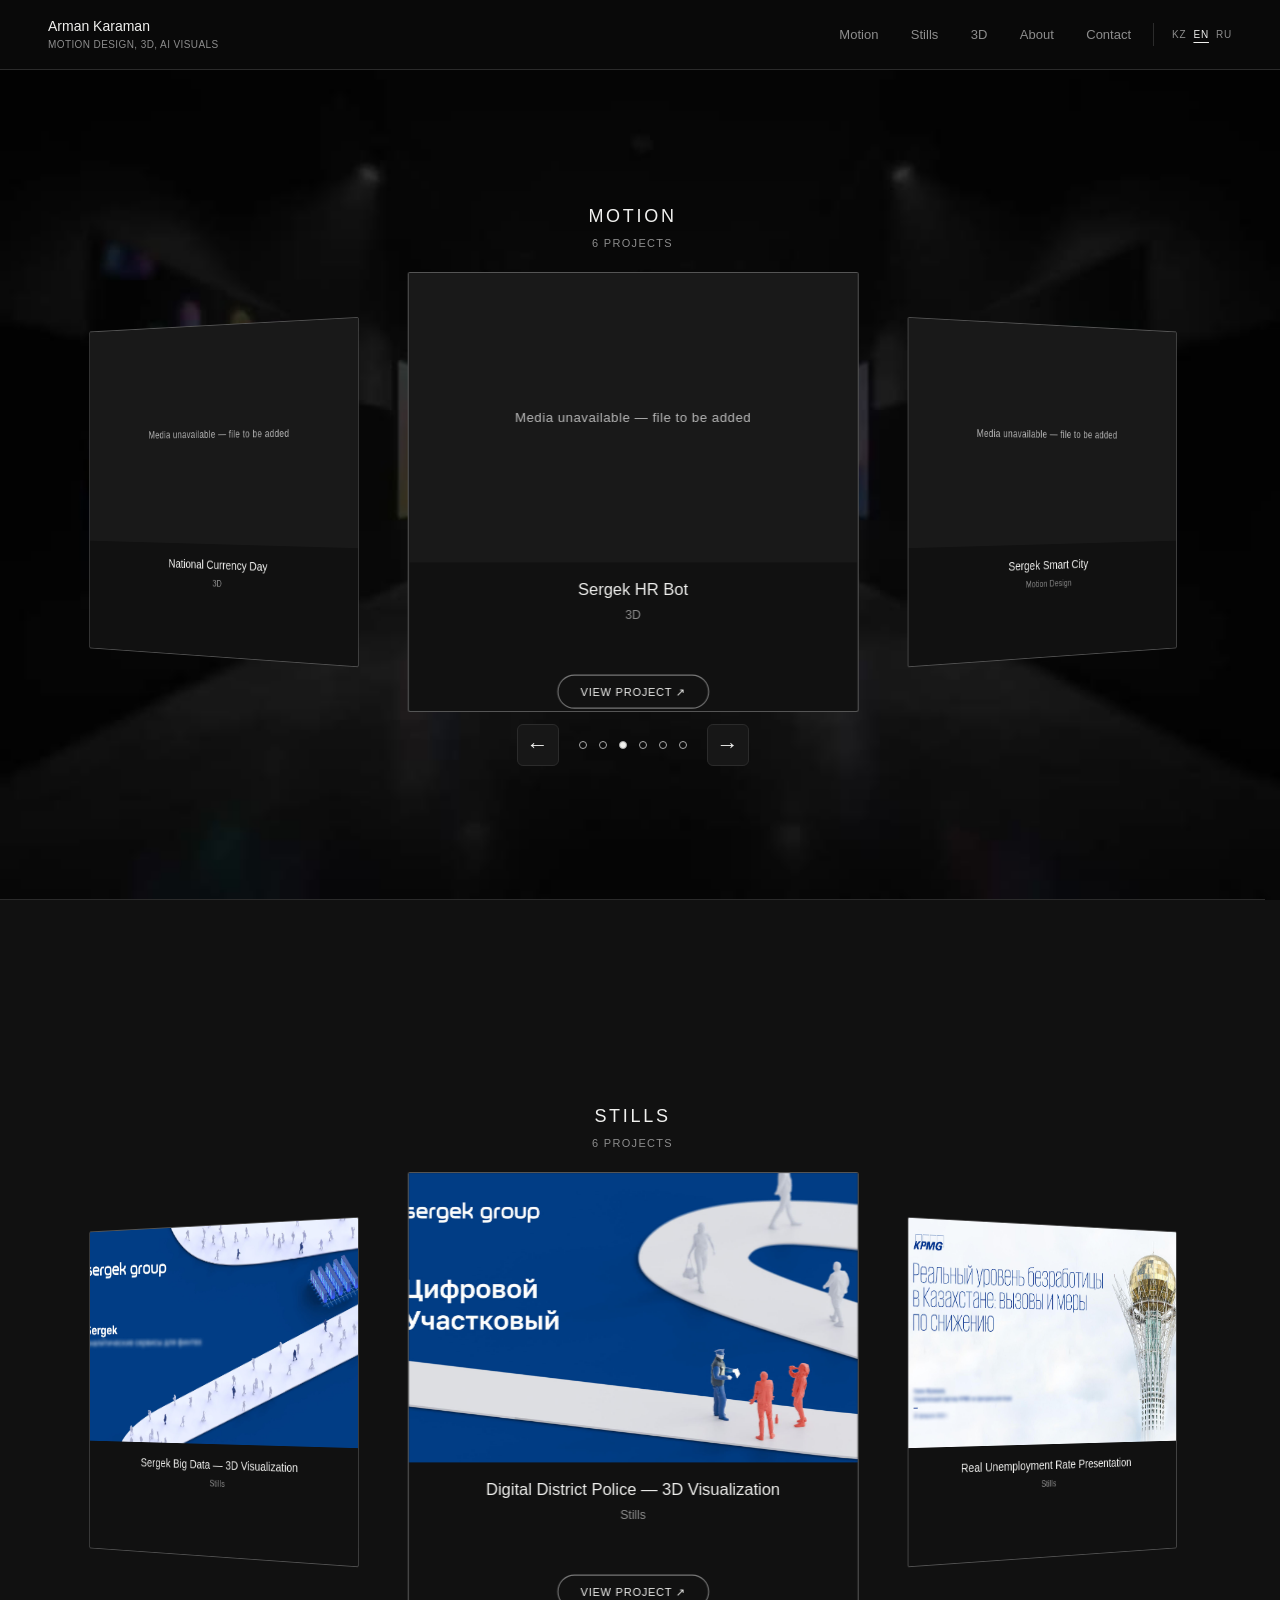
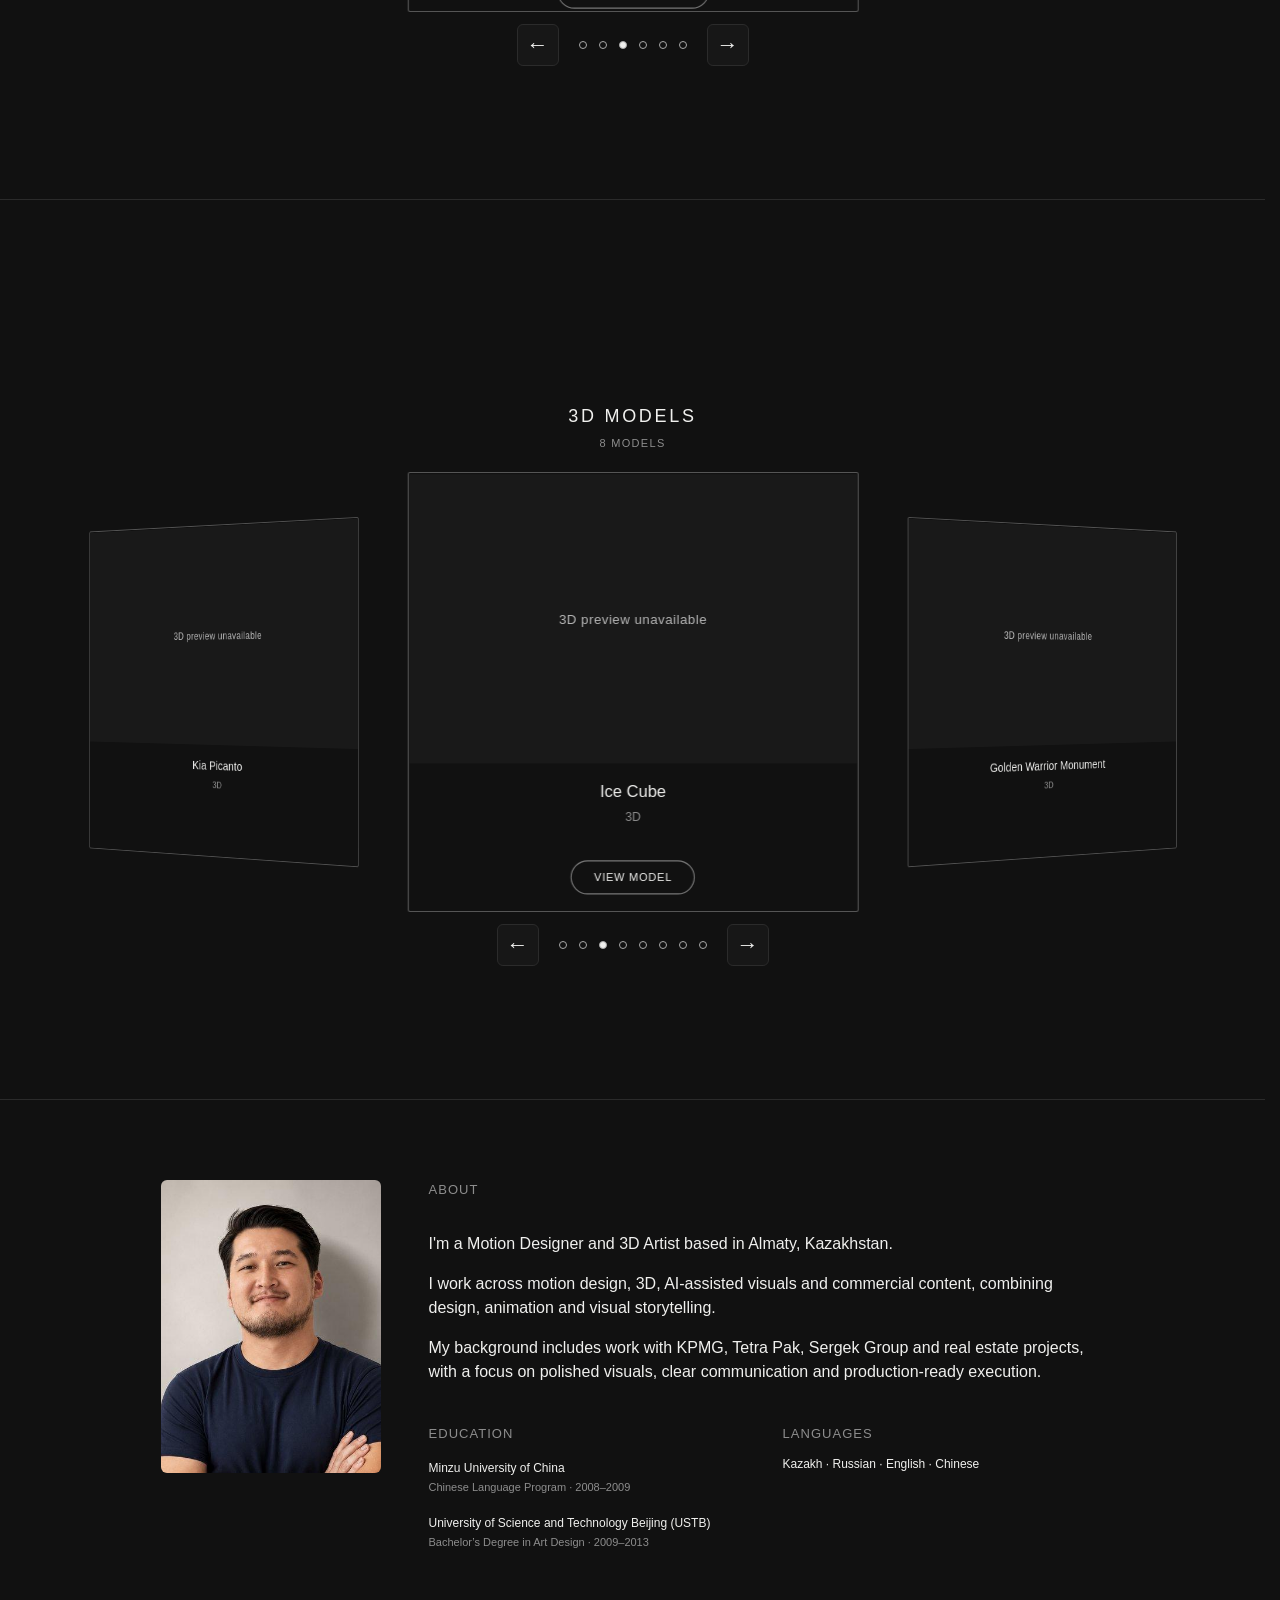
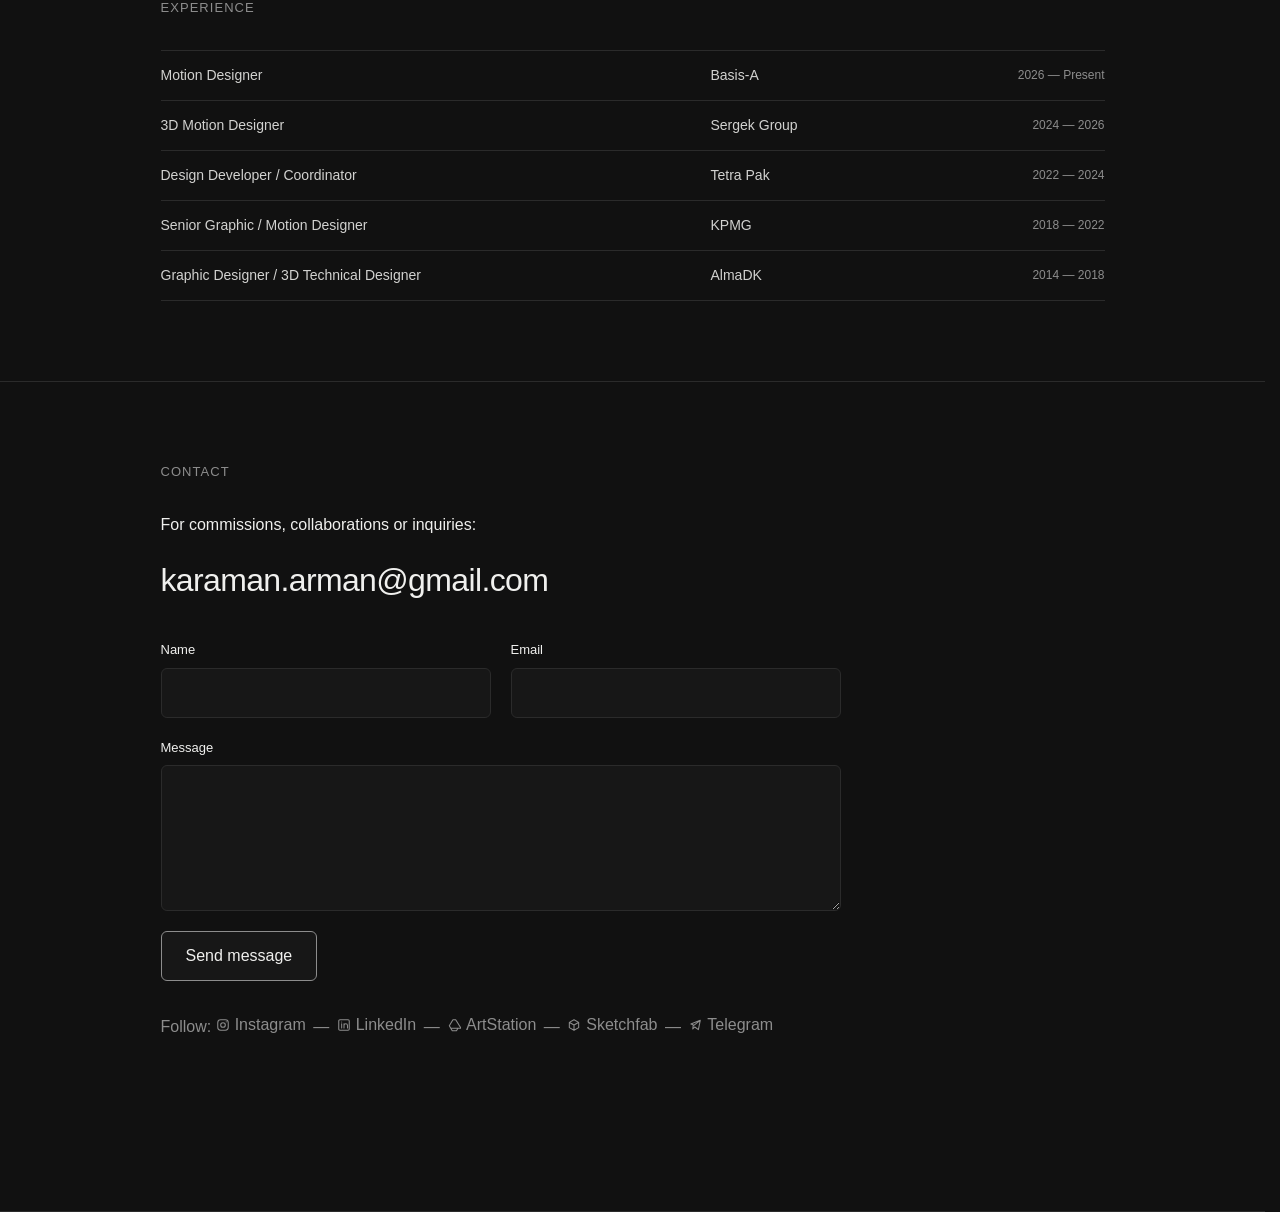
==== index.html @ 7676c950 "text update translate" ====
<!doctype html>
<html lang="en">
<head>
  <meta charset="utf-8" />
  <meta name="viewport" content="width=device-width,initial-scale=1" />
  <meta name="description" content="Motion design, 3D and AI visuals by Arman Karaman. Selected projects, interactive 3D models and contact information.">
  <title data-i18n="pageTitle">Arman Karaman — Motion Designer • 3D • AI Visuals</title>
  <link rel="icon" href="/favicon.svg?v=20260909" type="image/svg+xml">
  <link rel="preload" as="image" href="assets/previews/hero.jpg" fetchpriority="high">
  <link rel="stylesheet" href="style.css?v=20260908-about-type">
  <link rel="canonical" href="https://armankaraman.com/">
  <meta property="og:title" content="Arman Karaman — Motion Designer · 3D · AI Visuals">
  <meta property="og:description" content="Portfolio of Arman Karaman — motion design, 3D and AI visuals.">
  <meta property="og:image" content="https://armankaraman.com/assets/about.jpg">
  <meta property="og:image:alt" content="Portrait of Arman Karaman">
  <meta property="og:url" content="https://armankaraman.com/">
  <meta property="og:type" content="website">
  <meta name="twitter:card" content="summary_large_image">
  <meta name="twitter:title" content="Arman Karaman — Motion Designer · 3D · AI Visuals">
  <meta name="twitter:description" content="Portfolio of Arman Karaman — motion design, 3D and AI visuals.">
  <meta name="twitter:image" content="https://armankaraman.com/assets/about.jpg">
  <meta name="twitter:image:alt" content="Portrait of Arman Karaman">
</head>
<body id="top">
  <div class="site-video-background" aria-hidden="true">
    <video id="background-video" src="assets/hero.mp4" data-src="assets/hero.mp4" poster="assets/previews/hero.jpg" muted playsinline preload="metadata" tabindex="-1"></video>
  </div>
  <header class="site-header">
    <div class="inner">
      <div class="brand-lockup">
        <a class="brand" href="#top" aria-label="Arman Karaman — back to top" data-i18n-aria-label="brandBackTop">Arman Karaman</a>
        <span class="brand-tagline" data-i18n="brandTagline">Motion design, 3D, AI Visuals</span>
      </div>
      <div class="header-actions">
        <nav class="nav">
          <a href="#work" data-i18n="navMotion">Motion</a>
          <a href="#stills" data-i18n="navStills">Stills</a>
          <a href="#3d" data-i18n="nav3d">3D</a>
          <a href="#about" data-i18n="navAbout">About</a>
          <a href="#contact" data-i18n="navContact">Contact</a>
        </nav>
        <div class="lang-switcher" role="group" aria-label="Language" data-i18n-aria-label="languageSelector">
          <button type="button" data-lang="kz" aria-pressed="false">KZ</button>
          <button type="button" data-lang="en" aria-pressed="true">EN</button>
          <button type="button" data-lang="ru" aria-pressed="false">RU</button>
        </div>
      </div>
    </div>
  </header>

  <main>
    <section id="work" class="section scroll-gallery" aria-label="Motion projects" data-i18n-aria-label="motionProjectsLabel">
      <div class="gallery-sticky">
        <div class="container gallery-heading"><h2 data-i18n="motionHeading"></h2><p></p></div>
        <div class="perspective-stage" id="projects"></div>
        <div class="gallery-footer container"></div>
      </div>
    </section>

    <section id="stills" class="section scroll-gallery" aria-label="Static projects" data-i18n-aria-label="staticProjectsLabel">
      <div class="gallery-sticky">
        <div class="container gallery-heading"><h2 data-i18n="stillsHeading"></h2><p></p></div>
        <div class="perspective-stage" id="static-projects"></div>
        <div class="gallery-footer container"></div>
      </div>
    </section>

    <section id="3d" class="section scroll-gallery" aria-label="3D models" data-i18n-aria-label="modelsLabel">
      <div class="gallery-sticky">
        <div class="container gallery-heading"><h2 data-i18n="modelsHeading"></h2><p></p></div>
        <div class="perspective-stage" id="three-d-projects"></div>
        <div class="gallery-footer container"></div>
      </div>
    </section>

    <section id="about" class="section">
      <div class="container narrow about-layout">
        <img class="about-portrait" src="assets/about.jpg" alt="Arman Karaman" loading="lazy" decoding="async">
        <div class="about-copy">
          <h2 data-i18n="aboutHeading">About</h2>
          <p data-i18n="aboutP1">I'm a Motion Designer and 3D Artist based in Almaty, Kazakhstan.</p>

          <p data-i18n="aboutP2">I work across motion design, 3D, AI-assisted visuals and commercial content, combining design, animation and visual storytelling.</p>

          <p data-i18n="aboutP3">My background includes work with KPMG, Tetra Pak, Sergek Group and real estate projects, with a focus on polished visuals, clear communication and production-ready execution.</p>

          <div class="about-details">
            <div>
              <h2 data-i18n="education">Education</h2>
              <p><span data-i18n="educationMinzuSchool">Minzu University of China</span><span data-i18n="educationMinzuProgram" style="display: block;">Chinese Language Program · 2008–2009</span></p>
              <p style="margin-top: 14px;"><span data-i18n="educationSchool">University of Science and Technology Beijing (USTB)</span><span data-i18n="educationDegree" style="display: block;">Bachelor’s Degree in Art Design · 2009–2013</span></p>
            </div>
            <div>
              <h2 data-i18n="languages">Languages</h2>
              <p data-i18n="languagesList">Kazakh &middot; Russian &middot; English &middot; Chinese</p>
            </div>
          </div>
        </div>
      </div>

    <div id="experience" class="experience-block">
      <div class="container narrow">
        <h2 data-i18n="experience">Experience</h2>
        <ul class="timeline">
          <li><strong data-i18n="roleMotion">Motion Designer</strong><span class="timeline-company">Basis-A</span><span class="muted-small">2026 — <span data-i18n="present">Present</span></span></li>
          <li><strong data-i18n="role3dMotion">3D Motion Designer</strong><span class="timeline-company">Sergek Group</span><span class="muted-small">2024 — 2026</span></li>
          <li><strong data-i18n="roleDesignDev">Design Developer / Coordinator</strong><span class="timeline-company">Tetra Pak</span><span class="muted-small">2022 — 2024</span></li>
          <li><strong data-i18n="roleSenior">Senior Graphic / Motion Designer</strong><span class="timeline-company">KPMG</span><span class="muted-small">2018 — 2022</span></li>
          <li><strong data-i18n="roleGraphic3d">Graphic Designer / 3D Technical Designer</strong><span class="timeline-company">AlmaDK</span><span class="muted-small">2014 — 2018</span></li>
        </ul>
      </div>
    </div>
    </section>

    <section id="contact" class="section contact">
      <div class="container narrow">
        <h2 data-i18n="contact">Contact</h2>
        <p data-i18n="contactIntro">For commissions, collaborations or inquiries:</p>
        <p><a class="email" href="mailto:karaman.arman@gmail.com">karaman.arman@gmail.com</a></p>
        <form class="contact-form" action="https://formsubmit.co/karaman.arman@gmail.com" method="POST">
          <input type="hidden" name="_subject" value="New portfolio inquiry" data-i18n-value="inquirySubject">
          <input type="hidden" name="_template" value="table">
          <input type="text" name="_honey" class="contact-honey" tabindex="-1" autocomplete="off" aria-hidden="true">
          <div class="contact-fields">
            <label for="contact-name"><span data-i18n="name">Name</span>
              <input id="contact-name" name="name" autocomplete="name" required maxlength="100">
            </label>
            <label for="contact-email"><span data-i18n="email">Email</span>
              <input id="contact-email" type="email" name="email" autocomplete="email" required maxlength="254">
            </label>
          </div>
          <label for="contact-message"><span data-i18n="message">Message</span>
            <textarea id="contact-message" name="message" rows="5" required maxlength="10000"></textarea>
          </label>
          <button type="submit" data-i18n="send">Send message</button>
        </form>
        <p class="muted social-links"><span data-i18n="follow">Follow:</span>
          <a href="https://www.instagram.com/karaman.arman/" target="_blank" rel="noopener"><svg viewBox="0 0 24 24" aria-hidden="true"><rect x="3" y="3" width="18" height="18" rx="5"></rect><circle cx="12" cy="12" r="4"></circle><circle cx="17.5" cy="6.5" r="1" class="social-icon-fill"></circle></svg><span>Instagram</span></a>
          <span class="social-separator" aria-hidden="true">—</span> <a href="https://www.linkedin.com/in/arman-karaman/" target="_blank" rel="noopener"><svg viewBox="0 0 24 24" aria-hidden="true"><rect x="3" y="3" width="18" height="18" rx="2"></rect><path d="M8 10v7m0-10v.01M12 17v-4a3 3 0 0 1 6 0v4m-6-7v7"></path></svg><span>LinkedIn</span></a>
          <span class="social-separator" aria-hidden="true">—</span> <a href="https://www.artstation.com/qaramanarman" target="_blank" rel="noopener"><svg viewBox="0 0 24 24" aria-hidden="true"><path d="M6.4 17.5 4 13.4 10.2 3h4.7l9.1 14.5h-5.1M6.4 17.5h12.5L16.2 22H9z"></path></svg><span>ArtStation</span></a>
          <span class="social-separator" aria-hidden="true">—</span> <a href="https://sketchfab.com/karaman.arman" target="_blank" rel="noopener"><svg viewBox="0 0 24 24" aria-hidden="true"><path d="m12 3 8 4.5v9L12 21l-8-4.5v-9zM4.3 7.7 12 12l7.7-4.3M12 12v9"></path></svg><span>Sketchfab</span></a>
          <span class="social-separator" aria-hidden="true">—</span> <a href="https://t.me/KaramanArman" target="_blank" rel="noopener"><svg viewBox="0 0 24 24" aria-hidden="true"><path d="m21 4-3.2 16-6.1-4.6-3.5 3.4.6-5.3L21 4ZM8.8 13.5 21 4 5 10.2l3.8 1.4Z"></path></svg><span>Telegram</span></a>
        </p>
      </div>
    </section>
  </main>

  <div id="lightbox" class="lightbox" aria-hidden="true" role="dialog" aria-modal="true" aria-labelledby="project-dialog-title" inert>
    <button class="close" aria-label="Close" data-i18n-aria-label="close">✕</button>
    <div class="lightbox-content">
      <div class="lightbox-media"></div>
      <aside class="lightbox-info">
        <p class="lightbox-category"></p>
        <h2 class="lightbox-title" id="project-dialog-title"></h2>
        <p class="lightbox-year"></p>
        <p class="lightbox-description"></p>
        <a class="lightbox-link" target="_blank" rel="noopener" data-i18n="openProject">View project</a>
      </aside>
    </div>
  </div>

  <script defer src="projects.js?v=20260909-descriptions"></script>
  <script defer src="static-projects.js?v=20260909-descriptions"></script>
  <script defer src="3d-projects.js"></script>
  <script defer src="media-variants.js"></script>
  <script defer src="localization.js?v=20260909-project-copy"></script>
  <script defer src="script.js?v=20260908-project-source"></script>
  <script defer src="background-video.js?v=20260908-mobile-scrub-load"></script>
</body>
</html>
---- style.css ----
:root { --bg: #111111; --panel: #171717; --line: #2b2b2b; --muted: #8d8d8d; --accent: #9cc9ff; --text: #f0f0ee; --radius: 6px; }
* { box-sizing: border-box; }
html, body { height: 100%; }
html { background: var(--bg); }
body { margin: 0px; font-family: Inter, "Helvetica Neue", Helvetica, Arial, sans-serif; font-weight: 400; background: var(--bg); color: var(--text); -webkit-font-smoothing: antialiased; line-height: 1.5; }
.inner { max-width: 1320px; margin: 0px auto; padding: 0px 48px; display: flex; align-items: center; justify-content: space-between; }
.site-header { position: fixed; top: 0px; left: 0px; width: 100%; border-bottom: 1px solid var(--line); background: rgb(9, 9, 9); z-index: 20; }
.brand-lockup { display: flex; flex-direction: column; align-items: flex-start; justify-content: center; padding: 18px 0px; }
.brand { display: inline-block; color: var(--text); font-weight: 500; text-decoration: none; font-size: 14px; line-height: 1.2; }
.brand-tagline { margin-top: 4px; color: var(--muted); font-size: 10px; line-height: 1.2; letter-spacing: 0.04em; text-transform: uppercase; white-space: nowrap; }
.nav a { color: var(--muted); text-decoration: none; margin-left: 28px; font-size: 13px; transition: color 0.2s; }
.nav a:hover { color: var(--text); }
main { position: relative; z-index: 1; }
.site-video-background { position: fixed; inset: 0px; z-index: 0; overflow: hidden; pointer-events: none; background: var(--bg); }
.site-video-background video { display: block; width: 100%; height: 100%; object-fit: cover; }
.section { position: relative; z-index: 1; padding: 80px 0px; border-bottom: 1px solid var(--line); }
.container { max-width: 1320px; margin: 0px auto; padding: 0px 48px; }
.container.narrow { max-width: 1040px; }
.about-layout { display: grid; grid-template-columns: 220px minmax(0px, 1fr); gap: 48px; align-items: start; }
.about-portrait { width: 100%; max-width: 220px; aspect-ratio: 3 / 4; object-fit: cover; display: block; border-radius: var(--radius); filter: grayscale(1); transition: filter 0.25s; }
.about-portrait.is-visible { filter: grayscale(0); }
.about-details { display: grid; grid-template-columns: repeat(2, minmax(0, 1fr)); gap: 32px; margin-top: 40px; }
.about-details h2 { margin-bottom: 12px; }
.about-details p { margin: 0px; }
.about-details :is([data-i18n="educationMinzuSchool"], [data-i18n="educationSchool"], [data-i18n="languagesList"]) { font-size: 12px; }
.about-details :is([data-i18n="educationMinzuProgram"], [data-i18n="educationDegree"]) { color: var(--muted); font-size: 11px; }
@media (min-width: 1024px) {
  .about-details :is([data-i18n="educationMinzuSchool"], [data-i18n="educationSchool"]) { white-space: nowrap; }
}
h2 { font-size: 13px; font-weight: 500; text-transform: uppercase; letter-spacing: 0.08em; margin: 0px 0px 32px; color: var(--muted); }
.muted { color: var(--muted); }
.timeline { list-style: none; padding: 0px; margin: 0px; border-top: 1px solid var(--line); }
.timeline li { padding: 14px 0px; border-bottom: 1px solid var(--line); display: grid; grid-template-columns: minmax(0px, 1fr) 220px 150px; align-items: center; gap: 24px; color: rgb(210, 210, 208); font-size: 14px; }
.timeline strong { font-weight: 500; }
.timeline-company { font-weight: 400; }
.timeline .muted-small { font-size: 12px; text-align: right; white-space: nowrap; }
.contact .email { display: inline-block; max-width: 100%; color: var(--text); text-decoration: none; font-size: clamp(19px, 3vw, 32px); line-height: 1.35; font-weight: 500; letter-spacing: -0.02em; overflow-wrap: anywhere; padding: 6px 0px; }
.social-links a { display: inline-flex; align-items: center; gap: 5px; color: inherit; text-decoration: none; transition: color 0.2s; }
.social-links a:hover { color: var(--text); }
.contact-form { max-width: 680px; margin: 32px 0; display: grid; gap: 20px; }
.contact-fields { display: grid; grid-template-columns: repeat(2, minmax(0, 1fr)); gap: 20px; }
.contact-form label { display: grid; gap: 8px; font-size: 13px; color: var(--text); }
.contact-form input, .contact-form textarea { width: 100%; min-width: 0; padding: 12px 14px; border: 1px solid var(--line); border-radius: var(--radius); background: var(--panel); color: var(--text); font: inherit; font-size: 16px; }
.contact-form textarea { resize: vertical; min-height: 130px; }
.contact-form button { justify-self: start; padding: 12px 24px; border: 1px solid var(--muted); border-radius: var(--radius); background: var(--panel); color: var(--text); font: inherit; cursor: pointer; }
.contact-form :is(input, textarea, button):focus-visible { outline: 2px solid var(--text); outline-offset: 3px; }
.contact-form .contact-honey { display: none; }
@media (max-width: 640px) {
  .contact-fields { grid-template-columns: 1fr; }
  .contact-form button { width: 100%; }
}
.social-links svg { width: 14px; height: 14px; flex: 0 0 14px; fill: none; stroke: currentcolor; stroke-width: 1.8; stroke-linecap: round; stroke-linejoin: round; }
.social-links .social-icon-fill { fill: currentcolor; stroke: none; }
.social-separator { margin: 0px 3px; }
.lightbox { position: fixed; inset: 0px; display: flex; align-items: flex-start; justify-content: center; overflow-y: auto; padding-right: clamp(16px, 4vw, 56px); padding-bottom: clamp(16px, 4vw, 56px); padding-left: clamp(16px, 4vw, 56px); background: rgba(0, 0, 0, 0.92); opacity: 0; pointer-events: none; z-index: 50; }
.lightbox[aria-hidden="false"] { opacity: 1; pointer-events: auto; }
.lightbox-content { display: grid; grid-template-columns: minmax(0px, 1.7fr) minmax(260px, 0.8fr); width: min(1200px, 100%); overflow: visible; border: 1px solid var(--line); border-radius: var(--radius); background: var(--panel); flex: 0 0 auto; }
.lightbox-media { display: flex; flex-direction: column; align-items: stretch; justify-content: flex-start; gap: 18px; min-width: 0px; background: rgb(5, 6, 7); }
.lightbox-active-media { display: flex; align-items: center; justify-content: center; width: 100%; flex: 0 0 auto; }
.lightbox-gallery { display: grid; width: 100%; }
.lightbox-gallery-item { position: relative; display: flex; align-items: center; justify-content: center; width: 100%; overflow: hidden; flex: 0 0 auto; cursor: pointer; background: rgb(11, 11, 12); }
.lightbox-media .lightbox-gallery-item img, .lightbox-media .lightbox-gallery-item video { width: 100%; height: 100%; object-fit: cover; display: block; }
.lightbox-media img, .lightbox-media video { width: 100%; height: auto; max-height: none; object-fit: contain; display: block; }
.lightbox-media iframe { width: 100%; height: 60svh; min-height: 280px; max-height: 640px; border: 0px; display: block; }
.lightbox-info { padding: clamp(24px, 4vw, 40px); overflow-y: auto; }
.lightbox-category { margin: 0px 0px 12px; color: var(--accent); font-size: 11px; text-transform: uppercase; letter-spacing: 0.08em; }
.lightbox-title { margin: 0px 0px 10px; line-height: 1.12; overflow-wrap: anywhere; }
.lightbox-year { margin: 0px 0px 28px; color: var(--muted); font-size: 14px; }
.lightbox-description { margin: 0px 0px 28px; }
.lightbox-link { display: none; color: var(--accent); font-weight: 600; text-decoration: none; }
.lightbox-link.is-visible { display: inline-block; }
.lightbox .close { position: fixed; color: var(--text); font-size: 20px; z-index: 1; cursor: pointer; }
@media (max-width: 640px) {
  .brand { font-size: 16px; }
  .inner { padding: 0px 20px; }
  .brand-lockup { padding: 16px 0px; }
  .brand-tagline { max-width: 150px; font-size: 9px; white-space: normal; }
  .nav { display: flex; gap: 14px; }
  .nav a { margin-left: 0px; font-size: 11px; }
  .lightbox-media .lightbox-gallery-item img, .lightbox-media .lightbox-gallery-item video { object-fit: contain; }
  .about-layout { grid-template-columns: 1fr; gap: 28px; }
  .about-portrait { width: min(100%, 220px); max-width: none; }
  .about-details { grid-template-columns: 1fr; gap: 28px; }
  .lightbox-content { grid-template-columns: 1fr; overflow: visible; }
  .lightbox-media { min-height: 0px; max-height: none; }
  .lightbox-gallery { grid-template-columns: 1fr; }
  .lightbox-info { padding: 24px; }
  .timeline li { grid-template-columns: 1fr auto; gap: 6px 16px; padding: 12px 0px; font-size: 13px; }
  .timeline-company { grid-area: 2 / 1; }
  .timeline .muted-small { grid-area: 1 / 2 / span 2; align-self: center; }
}
.muted-small { color: var(--muted); font-size: 13px; }
html { scrollbar-gutter: stable; }
.scroll-gallery { padding: 0px; height: auto; }
.gallery-sticky { position: relative; top: auto; height: calc(100svh - 1px); min-height: 540px; display: flex; flex-direction: column; justify-content: center; overflow: hidden; }
.gallery-heading { text-align: center; width: 100%; padding-top: 32px; padding-bottom: 20px; }
.gallery-heading h2 { margin: 0px; color: var(--text); font-size: 18px; font-weight: 400; letter-spacing: 0.15em; }
.gallery-heading p { margin: 5px 0px 0px; color: var(--muted); font-size: 11px; text-transform: uppercase; letter-spacing: 0.12em; }
.perspective-stage { position: relative; perspective: 1400px; perspective-origin: 50% 45%; height: min(62svh, 440px); width: 100%; isolation: isolate; }
.perspective-card { position: absolute; left: 50%; top: 20px; width: clamp(260px, 32vw, 440px); margin-left: 0; translate: -50% 0; height: calc(100% - 40px); padding: 0px; border: 1px solid rgb(85, 85, 85); border-radius: 2px; background: rgb(17, 17, 17); color: var(--text); font: inherit; text-align: left; cursor: pointer; backface-visibility: hidden; transform-style: preserve-3d; overflow: hidden; }
.card-preview { height: 66%; background: rgb(25, 25, 25); display: flex; align-items: center; justify-content: center; }
.card-preview img, .card-preview video { width: 100%; height: 100%; object-fit: cover; display: block; }
.card-copy { padding: 14px 18px; text-align: center; }
.card-copy h3 { font-size: 15px; font-weight: 400; margin: 0px 0px 3px; }
.card-category { font-size: 11px; color: var(--muted); margin: 0px; }
.card-description { font-size: 11px; line-height: 1.4; margin: 8px 0px; display: -webkit-box; -webkit-line-clamp: 2; -webkit-box-orient: vertical; overflow: hidden; visibility: hidden; }
.perspective-card:hover .card-description, .perspective-card:focus-visible .card-description { visibility: visible; }
.project-open { display: inline-block; font-size: 10px; border: 1px solid rgb(119, 119, 119); border-radius: 24px; padding: 7px 20px; text-transform: uppercase; letter-spacing: 0.07em; visibility: hidden; }
.is-active .project-open { visibility: visible; }
.gallery-footer { position: relative; display: flex; align-items: center; justify-content: center; width: 100%; padding-top: 12px; padding-bottom: 32px; }
.gallery-pagination { display: flex; gap: 12px; align-items: center; }
.gallery-dot { width: 8px; height: 8px; border: 1px solid rgb(170, 170, 170); border-radius: 50%; background: transparent; padding: 0px; cursor: pointer; position: relative; }
.gallery-dot::before { content: ""; position: absolute; inset: -8px; }
.gallery-dot[aria-current="true"] { background: var(--text); }
.gallery-counter { font-size: 10px; letter-spacing: 0.1em; margin-left: 14px; }
.media-placeholder { min-height: 180px; height: 100%; width: 100%; display: flex; align-items: center; justify-content: center; padding: 20px; text-align: center; color: rgb(185, 185, 185); font-size: 12px; letter-spacing: 0.04em; }
.lightbox[aria-hidden="true"] { visibility: hidden; }
.lightbox { transition: none; padding-top: 60px; }
.lightbox-active-media { min-height: 240px; }
.lightbox-active-media img, .lightbox-active-media video { width: 100%; object-fit: contain; }
.lightbox-gallery { grid-template-columns: repeat(auto-fit, minmax(100px, 1fr)); gap: 10px; padding: 12px; }
.lightbox-gallery-item { border: 1px solid var(--line); color: var(--text); font-style: inherit; font-variant: inherit; font-weight: inherit; font-stretch: inherit; line-height: inherit; font-family: inherit; font-optical-sizing: inherit; font-size-adjust: inherit; font-kerning: inherit; font-feature-settings: inherit; font-variation-settings: inherit; font-language-override: inherit; font-size: 12px; aspect-ratio: 16 / 10; padding: 0px; }
.lightbox-gallery-item[aria-pressed="true"] { border-color: var(--text); }
.lightbox-media .lightbox-gallery-item img { object-fit: contain; }
.lightbox .close { background: rgb(17, 17, 17); border: 1px solid rgb(85, 85, 85); width: 36px; height: 36px; top: 12px; right: 16px; }
button:focus-visible, a:focus-visible { outline: 2px solid var(--text); outline-offset: 4px; }
@media (hover: none) {
  .perspective-card.is-active .card-description { visibility: visible; }
}
@media (max-width: 640px) {
  .container { padding-left: 20px; padding-right: 20px; }
  .nav { gap: 10px; flex-wrap: wrap; justify-content: flex-end; max-width: 190px; }
  .gallery-sticky { min-height: 480px; }
  .gallery-heading { padding-top: 24px; padding-bottom: 16px; }
  .gallery-heading h2 { font-size: 16px; }
  .perspective-stage { height: 65svh; perspective: 900px; }
  .perspective-card { width: 72vw; margin-left: 0; top: 12px; height: calc(100% - 24px); }
  .card-preview { height: 60%; }
  .card-copy { padding: 10px 12px; }
  .card-copy h3 { font-size: 14px; }
  .is-active .card-description { visibility: visible; }
  .gallery-footer { padding-top: 16px; padding-bottom: 24px; }
  .lightbox-gallery { grid-template-columns: repeat(2, minmax(0px, 1fr)); }
}
@media (max-height: 600px) {
  .gallery-sticky { min-height: 0px; }
  .perspective-stage { height: 72svh; }
  .gallery-heading { padding-top: 10px; padding-bottom: 0px; }
  .gallery-footer { padding-top: 0px; padding-bottom: 8px; }
  .card-preview { height: 48%; }
  .card-copy { padding: 6px 10px; }
  .card-description { margin: 3px 0px; font-size: 10px; }
  .project-open { padding: 3px 12px; }
}
.thumbnail-label { position: absolute; bottom: 6px; left: 6px; padding: 2px 6px; background: rgb(17, 17, 17); font-size: 10px; }
.lightbox-title { color: var(--text); font-size: clamp(22px, 2.2vw, 30px); text-transform: none; letter-spacing: 0.01em; font-weight: 400; }
.lightbox-description { font-size: 13px; line-height: 1.6; color: rgb(185, 185, 185); }
.lightbox-active-media img, .lightbox-active-media video { max-height: 60svh; }
.perspective-card { text-decoration: none; will-change: transform; }
.gallery-sticky { padding-top: var(--header-height,80px); }
.section:not(.scroll-gallery) { scroll-margin-top: var(--header-height,80px); }

.pdf-media { width: 100%; min-width: 0; }
.pdf-link { display: block; padding: 14px; color: var(--text); }
.pdf-viewer { display: block; width: 100%; height: 65svh; min-height: 300px; border: 0; }

.perspective-stage { touch-action: pan-y pinch-zoom; cursor: grab; user-select: none; }
.perspective-stage.is-dragging, .perspective-stage.is-dragging .perspective-card { cursor: grabbing; }
.gallery-footer { gap: 20px; }
.gallery-arrow { flex: 0 0 42px; width: 42px; height: 42px; border: 1px solid var(--line); border-radius: var(--radius); background: var(--panel); color: var(--text); font-size: 22px; cursor: pointer; }
.gallery-arrow:disabled { opacity: 0.3; cursor: default; }
.gallery-arrow:focus-visible { outline: 2px solid var(--text); outline-offset: 3px; }

html { scroll-snap-type: y proximity; scroll-padding-top: 0; }
main > .section { scroll-snap-align: start; scroll-snap-stop: normal; }
.scroll-gallery { scroll-margin-top: 0; }
.section:not(.scroll-gallery) { scroll-margin-top: var(--header-height, 80px); min-height: calc(100svh - var(--header-height, 80px)); }
.experience-block { margin-top: 48px; }

/* Language switcher */
.header-actions { display: flex; align-items: center; gap: 22px; }
.lang-switcher { display: flex; align-items: center; gap: 7px; padding-left: 18px; border-left: 1px solid var(--line); }
.lang-switcher button { appearance: none; border: 0; background: none; color: var(--muted); padding: 4px 0; font: inherit; font-size: 10px; letter-spacing: 0.08em; cursor: pointer; transition: color 0.2s; }
.lang-switcher button:hover, .lang-switcher button.active { color: var(--text); }
.lang-switcher button.active { text-decoration: underline; text-underline-offset: 4px; }
@media (max-width: 760px) {
  .inner { gap: 14px; }
  .header-actions { gap: 10px; margin-left: auto; }
  .nav { gap: 8px; }
  .lang-switcher { gap: 5px; padding-left: 10px; }
  .lang-switcher button { font-size: 9px; }
}
@media (max-width: 520px) {
  .brand-tagline { display: none; }
  .brand-lockup { padding: 14px 0; }
  .header-actions { align-items: flex-end; flex-direction: column; gap: 4px; }
  .lang-switcher { border-left: 0; padding-left: 0; }
  .nav { max-width: none; flex-wrap: nowrap; }
  .nav a { font-size: 9px; }
}

@media (prefers-reduced-motion: reduce) {
  html { scroll-behavior: auto; scroll-snap-type: none; }
  *, *::before, *::after { animation-duration: 0.01ms !important; animation-iteration-count: 1 !important; transition-duration: 0.01ms !important; scroll-behavior: auto !important; }
  main > .section { scroll-snap-align: none; }
  .site-video-background { background: var(--bg) url("assets/previews/hero.jpg") center / cover no-repeat; }
  .site-video-background video { display: none; }
  .about-portrait { filter: none; }
  .perspective-card { will-change: auto; }
}
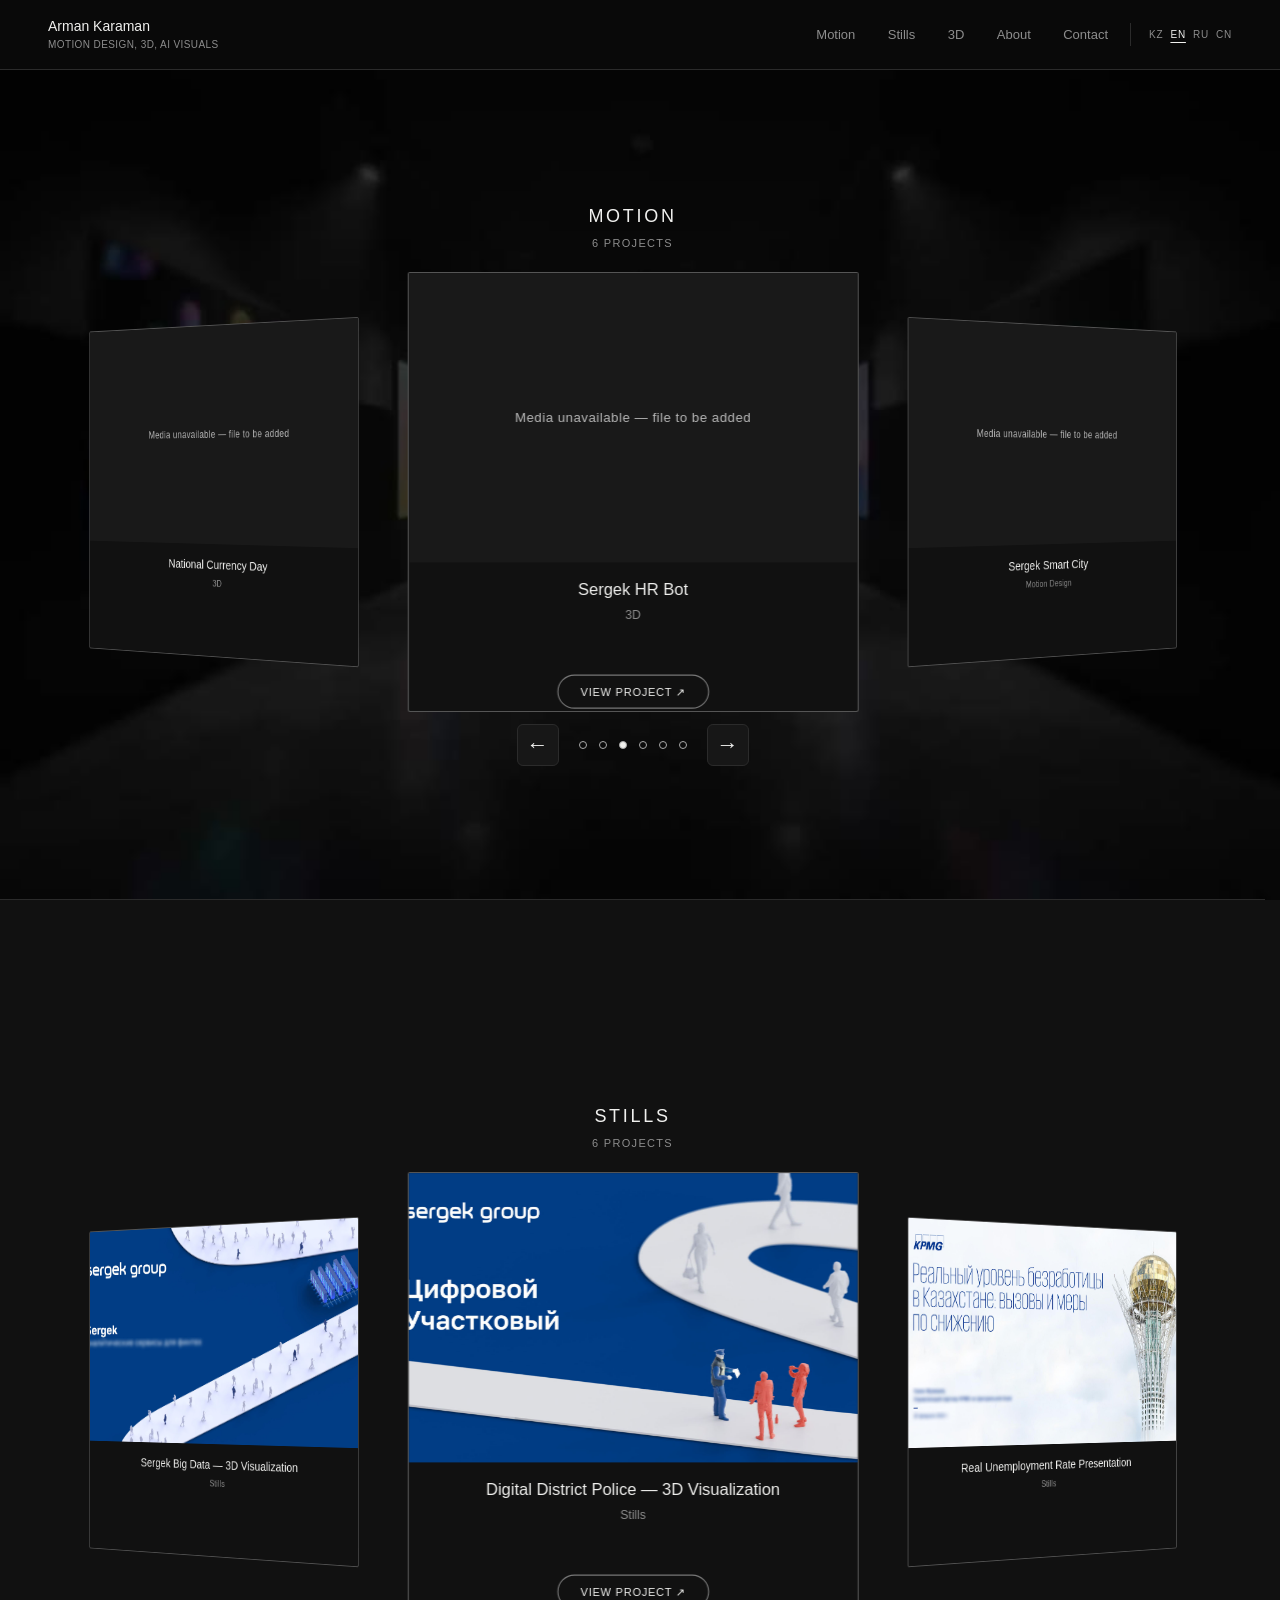
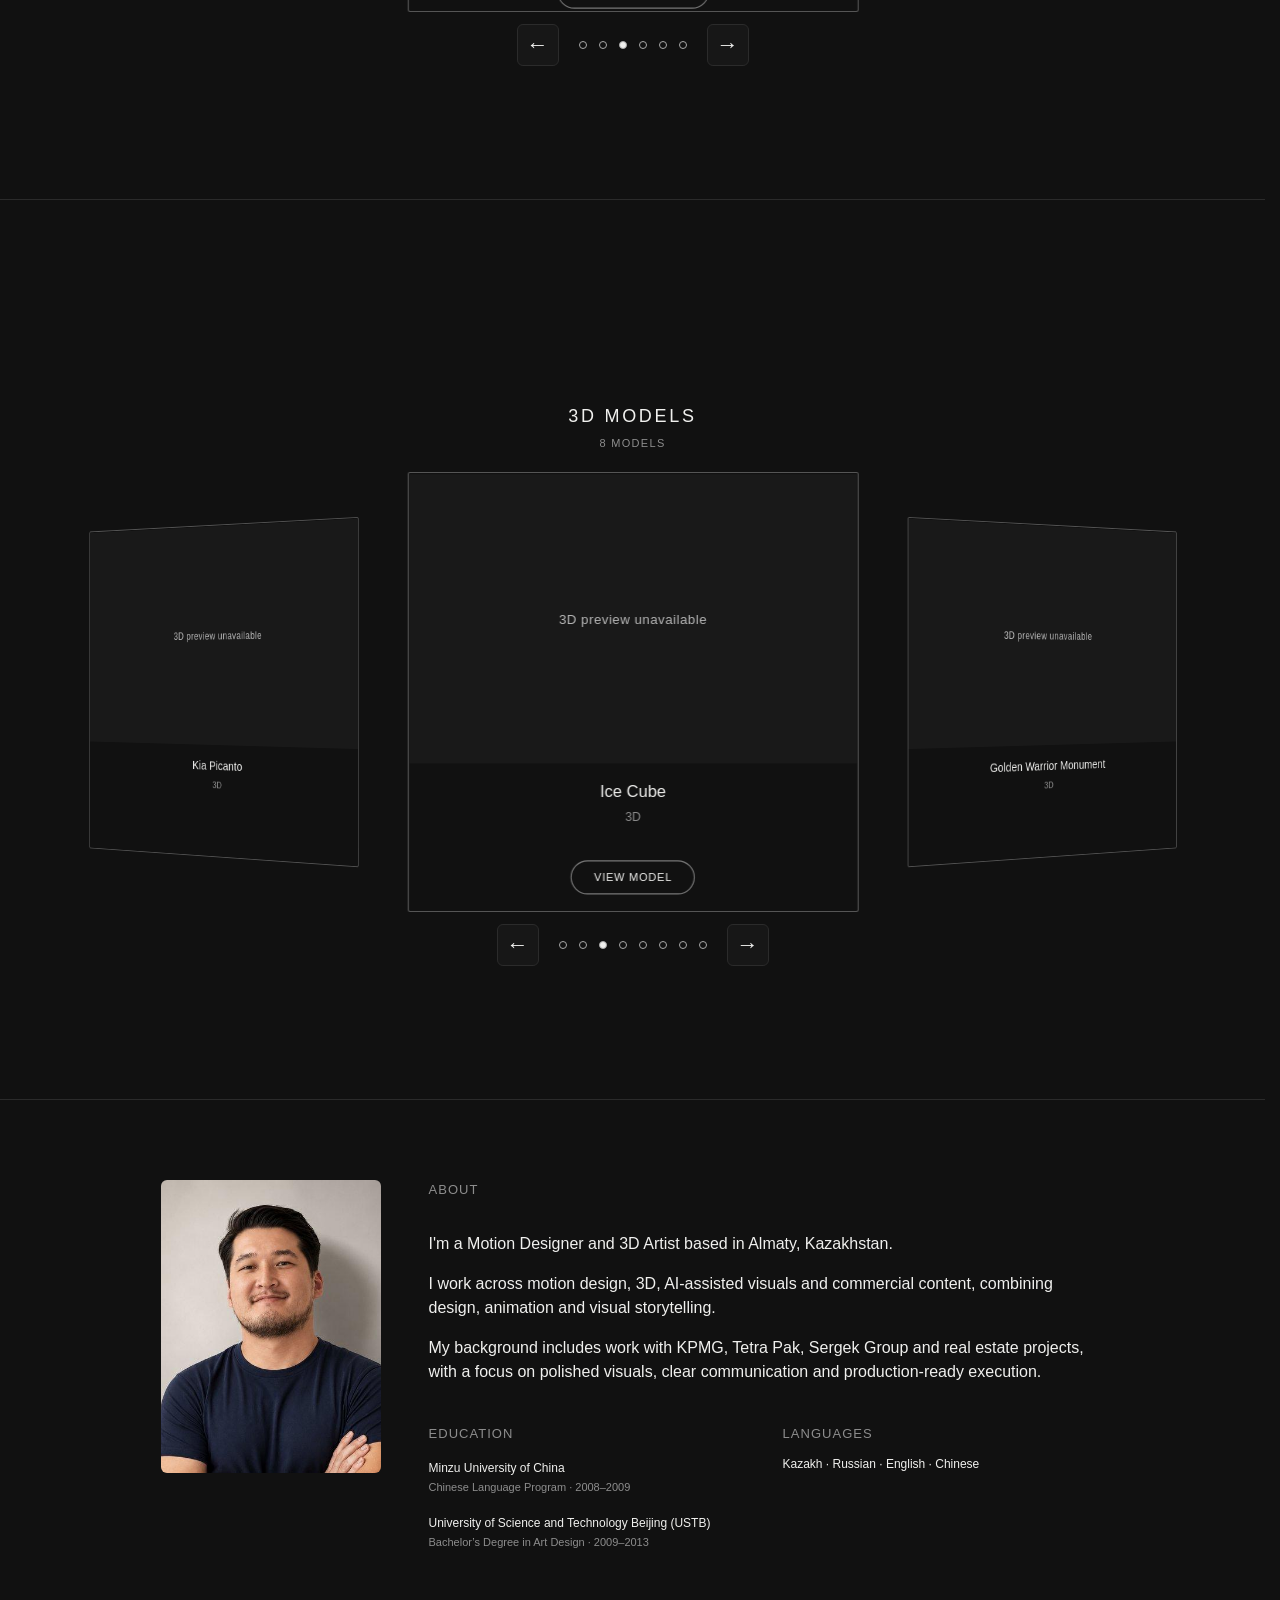
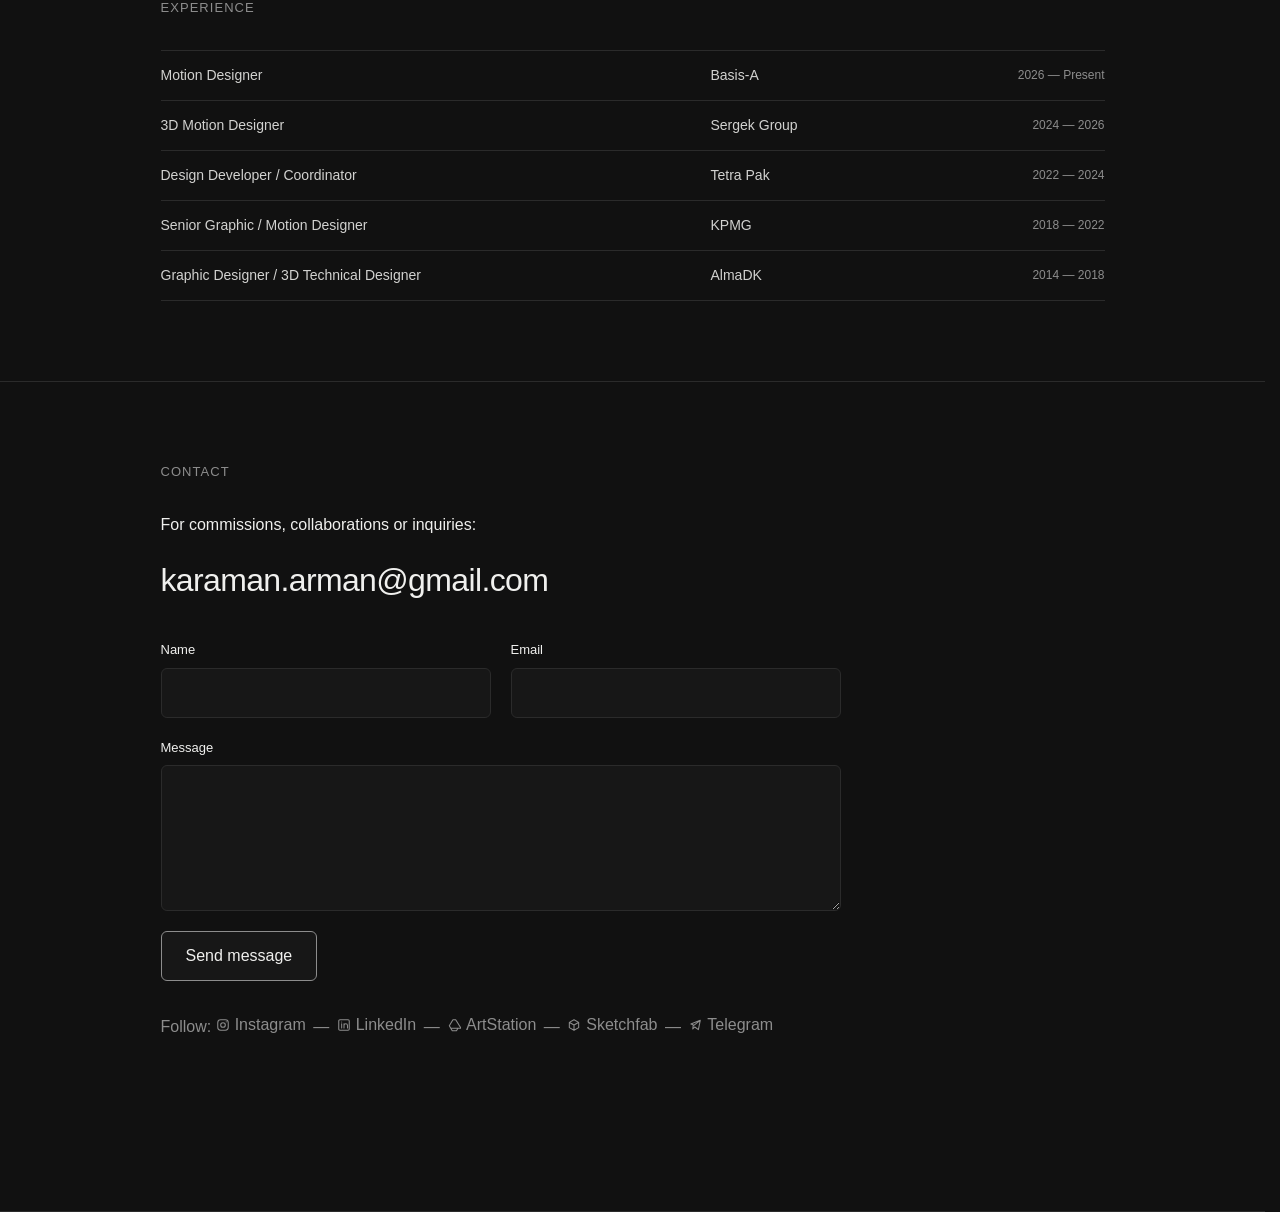
==== commit c0789e60: "cn" ====
--- a/index.html
+++ b/index.html
@@ -3,23 +3,53 @@
 <head>
   <meta charset="utf-8" />
   <meta name="viewport" content="width=device-width,initial-scale=1" />
-  <meta name="description" content="Motion design, 3D and AI visuals by Arman Karaman. Selected projects, interactive 3D models and contact information.">
-  <title data-i18n="pageTitle">Arman Karaman — Motion Designer • 3D • AI Visuals</title>
+  <meta name="description" content="Selected motion design, 3D and AI visual projects by Arman Karaman.">
+  <title>Arman Karaman — Motion Designer · 3D · AI Visuals</title>
   <link rel="icon" href="/favicon.svg?v=20260909" type="image/svg+xml">
   <link rel="preload" as="image" href="assets/previews/hero.jpg" fetchpriority="high">
-  <link rel="stylesheet" href="style.css?v=20260908-about-type">
+  <link rel="stylesheet" href="style.css?v=20260919-cn">
   <link rel="canonical" href="https://armankaraman.com/">
   <meta property="og:title" content="Arman Karaman — Motion Designer · 3D · AI Visuals">
-  <meta property="og:description" content="Portfolio of Arman Karaman — motion design, 3D and AI visuals.">
+  <meta property="og:description" content="Selected motion design, 3D and AI visual projects.">
   <meta property="og:image" content="https://armankaraman.com/assets/about.jpg">
   <meta property="og:image:alt" content="Portrait of Arman Karaman">
   <meta property="og:url" content="https://armankaraman.com/">
   <meta property="og:type" content="website">
   <meta name="twitter:card" content="summary_large_image">
   <meta name="twitter:title" content="Arman Karaman — Motion Designer · 3D · AI Visuals">
-  <meta name="twitter:description" content="Portfolio of Arman Karaman — motion design, 3D and AI visuals.">
+  <meta name="twitter:description" content="Selected motion design, 3D and AI visual projects.">
   <meta name="twitter:image" content="https://armankaraman.com/assets/about.jpg">
   <meta name="twitter:image:alt" content="Portrait of Arman Karaman">
+  <script type="application/ld+json">
+  {
+    "@context": "https://schema.org",
+    "@type": "Person",
+    "name": "Arman Karaman",
+    "url": "https://armankaraman.com/",
+    "image": "https://armankaraman.com/assets/about.jpg",
+    "jobTitle": "Motion Designer & 3D Artist",
+    "description": "Motion Designer and 3D Artist based in Almaty, Kazakhstan, working across motion design, 3D, AI-assisted visuals and commercial content.",
+    "address": {
+      "@type": "PostalAddress",
+      "addressLocality": "Almaty",
+      "addressCountry": "KZ"
+    },
+    "knowsAbout": [
+      "Motion Design",
+      "3D Design",
+      "3D Animation",
+      "Graphic Design",
+      "Adobe After Effects",
+      "Blender",
+      "AI Visuals"
+    ],
+    "sameAs": [
+      "https://www.linkedin.com/in/arman-karaman/",
+      "https://sketchfab.com/karaman.arman",
+      "https://github.com/armankaraman"
+    ]
+  }
+  </script>
 </head>
 <body id="top">
   <div class="site-video-background" aria-hidden="true">
@@ -43,6 +73,7 @@
           <button type="button" data-lang="kz" aria-pressed="false">KZ</button>
           <button type="button" data-lang="en" aria-pressed="true">EN</button>
           <button type="button" data-lang="ru" aria-pressed="false">RU</button>
+          <button type="button" data-lang="zh" aria-pressed="false">CN</button>
         </div>
       </div>
     </div>
@@ -117,8 +148,8 @@
         <h2 data-i18n="contact">Contact</h2>
         <p data-i18n="contactIntro">For commissions, collaborations or inquiries:</p>
         <p><a class="email" href="mailto:karaman.arman@gmail.com">karaman.arman@gmail.com</a></p>
-        <form class="contact-form" action="https://formsubmit.co/karaman.arman@gmail.com" method="POST">
-          <input type="hidden" name="_subject" value="New portfolio inquiry" data-i18n-value="inquirySubject">
+        <form class="contact-form" action="https://formsubmit.co/ajax/karaman.arman@gmail.com" method="POST">
+          <input type="hidden" name="_subject" value="Portfolio contact — armankaraman.com">
           <input type="hidden" name="_template" value="table">
           <input type="text" name="_honey" class="contact-honey" tabindex="-1" autocomplete="off" aria-hidden="true">
           <div class="contact-fields">
@@ -134,6 +165,7 @@
           </label>
           <button type="submit" data-i18n="send">Send message</button>
         </form>
+        <p class="contact-form-status muted-small" role="status" aria-live="polite" hidden></p>
         <p class="muted social-links"><span data-i18n="follow">Follow:</span>
           <a href="https://www.instagram.com/karaman.arman/" target="_blank" rel="noopener"><svg viewBox="0 0 24 24" aria-hidden="true"><rect x="3" y="3" width="18" height="18" rx="5"></rect><circle cx="12" cy="12" r="4"></circle><circle cx="17.5" cy="6.5" r="1" class="social-icon-fill"></circle></svg><span>Instagram</span></a>
           <span class="social-separator" aria-hidden="true">—</span> <a href="https://www.linkedin.com/in/arman-karaman/" target="_blank" rel="noopener"><svg viewBox="0 0 24 24" aria-hidden="true"><rect x="3" y="3" width="18" height="18" rx="2"></rect><path d="M8 10v7m0-10v.01M12 17v-4a3 3 0 0 1 6 0v4m-6-7v7"></path></svg><span>LinkedIn</span></a>
@@ -147,6 +179,8 @@
 
   <div id="lightbox" class="lightbox" aria-hidden="true" role="dialog" aria-modal="true" aria-labelledby="project-dialog-title" inert>
     <button class="close" aria-label="Close" data-i18n-aria-label="close">✕</button>
+    <button class="lightbox-nav lightbox-nav-previous" type="button" aria-label="Previous item" data-i18n-aria-label="previousItem">←</button>
+    <button class="lightbox-nav lightbox-nav-next" type="button" aria-label="Next item" data-i18n-aria-label="nextItem">→</button>
     <div class="lightbox-content">
       <div class="lightbox-media"></div>
       <aside class="lightbox-info">
@@ -159,12 +193,12 @@
     </div>
   </div>
 
-  <script defer src="projects.js?v=20260909-descriptions"></script>
-  <script defer src="static-projects.js?v=20260909-descriptions"></script>
+  <script defer src="projects.js?v=20260909-project01-preview"></script>
+  <script defer src="static-projects.js?v=20260909-silkpay"></script>
   <script defer src="3d-projects.js"></script>
-  <script defer src="media-variants.js"></script>
-  <script defer src="localization.js?v=20260909-project-copy"></script>
-  <script defer src="script.js?v=20260908-project-source"></script>
+  <script defer src="media-variants.js?v=20260909-project01-preview"></script>
+  <script defer src="localization.js?v=20260919-cn"></script>
+  <script defer src="script.js?v=20260909-contact-form"></script>
   <script defer src="background-video.js?v=20260908-mobile-scrub-load"></script>
 </body>
 </html>
--- a/style.css
+++ b/style.css
@@ -70,6 +70,11 @@
 .lightbox-link { display: none; color: var(--accent); font-weight: 600; text-decoration: none; }
 .lightbox-link.is-visible { display: inline-block; }
 .lightbox .close { position: fixed; color: var(--text); font-size: 20px; z-index: 1; cursor: pointer; }
+.lightbox-nav { position: fixed; top: 50%; z-index: 2; width: 48px; height: 64px; padding: 0; transform: translateY(-50%); border: 1px solid rgba(255, 255, 255, 0.18); border-radius: 999px; background: rgba(17, 17, 17, 0.62); color: rgba(255, 255, 255, 0.62); font: inherit; font-size: 24px; line-height: 1; cursor: pointer; backdrop-filter: blur(8px); transition: color 160ms ease, border-color 160ms ease, background-color 160ms ease, opacity 160ms ease; }
+.lightbox-nav:hover, .lightbox-nav:focus-visible { border-color: rgba(255, 255, 255, 0.55); background: rgba(28, 28, 28, 0.9); color: var(--text); }
+.lightbox-nav-previous { left: clamp(8px, 2vw, 28px); }
+.lightbox-nav-next { right: clamp(8px, 2vw, 28px); }
+.lightbox-active-media { touch-action: pan-y; }
 @media (max-width: 640px) {
   .brand { font-size: 16px; }
   .inner { padding: 0px 20px; }
@@ -85,6 +90,7 @@
   .lightbox-media { min-height: 0px; max-height: none; }
   .lightbox-gallery { grid-template-columns: 1fr; }
   .lightbox-info { padding: 24px; }
+  .lightbox-nav { width: 44px; height: 56px; font-size: 22px; }
   .timeline li { grid-template-columns: 1fr auto; gap: 6px 16px; padding: 12px 0px; font-size: 13px; }
   .timeline-company { grid-area: 2 / 1; }
   .timeline .muted-small { grid-area: 1 / 2 / span 2; align-self: center; }
@@ -208,3 +214,9 @@
   .about-portrait { filter: none; }
   .perspective-card { will-change: auto; }
 }
+
+/* Use installed CJK fonts without loading an extra font file. */
+html:lang(zh) body { font-family: Arial, "PingFang SC", "Microsoft YaHei", "Noto Sans CJK SC", sans-serif; }
+html:lang(zh) .brand-tagline, html:lang(zh) .nav a { letter-spacing: normal; }
+.lang-switcher { flex-shrink: 0; }
+.lang-switcher button:focus-visible { outline: 1px solid currentColor; outline-offset: 4px; }
